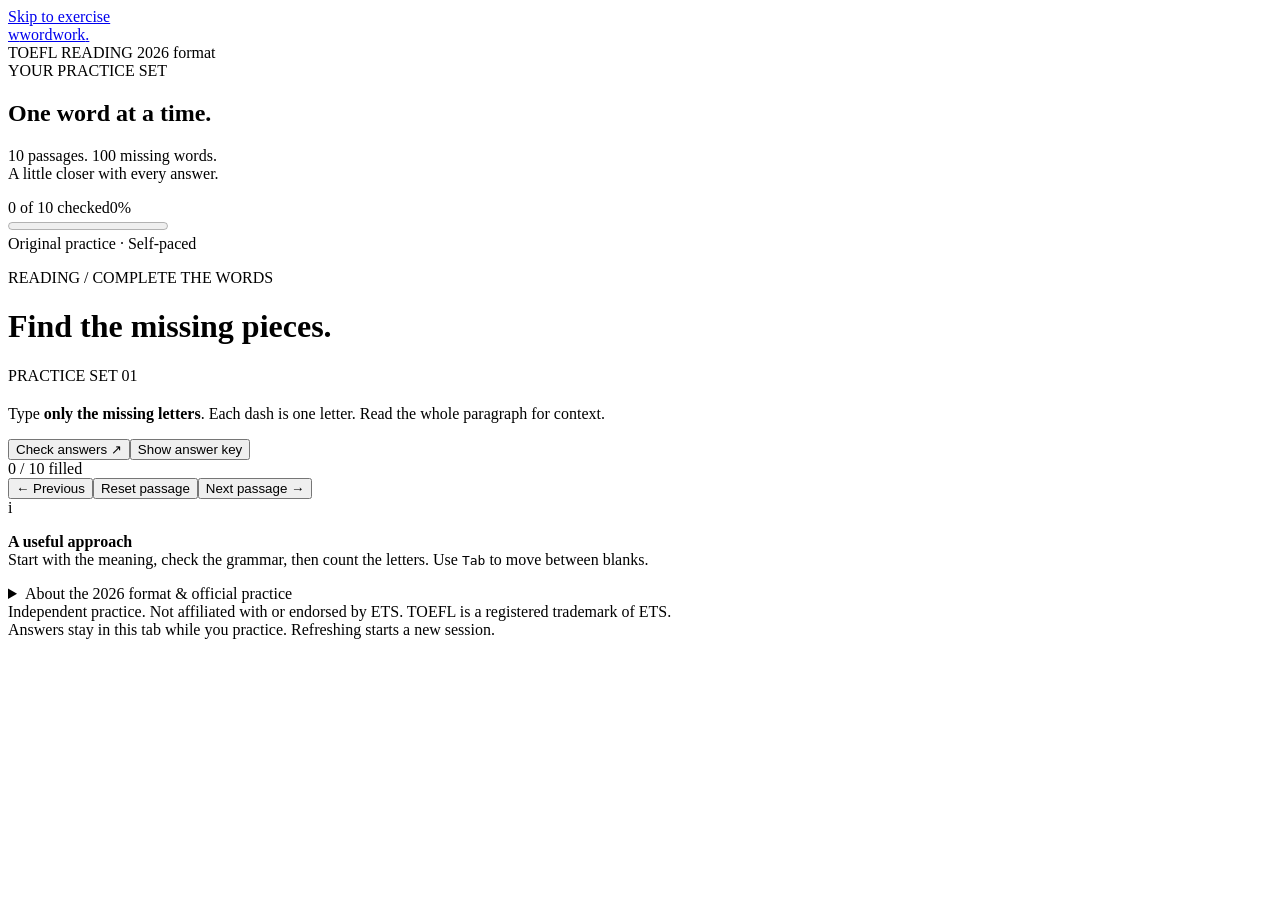
==== index.html @ 80021048 "Add website entry page" ====
<!doctype html>
<html lang="en">
<head>
  <meta charset="utf-8">
  <meta name="viewport" content="width=device-width, initial-scale=1">
  <meta name="description" content="Ten original TOEFL 2026 Complete the Words practice passages, with answer checks and explanations.">
  <title>Wordwork — TOEFL Reading Practice</title>
  <link rel="icon" type="image/svg+xml" href="data:image/svg+xml,%3Csvg xmlns='http://www.w3.org/2000/svg' viewBox='0 0 32 32'%3E%3Crect width='32' height='32' rx='7' fill='%232543d5'/%3E%3Ctext x='5' y='24' font-family='Georgia' font-size='26' fill='white'%3Ew%3C/text%3E%3C/svg%3E">
  <link rel="stylesheet" href="style.css">
  <script src="exercises.js" defer></script>
  <script src="app.js" defer></script>
</head>
<body>
  <a class="skip-link" href="#main">Skip to exercise</a>
  <header class="topbar">
    <a href="./" class="brand" aria-label="Wordwork home"><span class="brand-icon">w</span>wordwork<span class="brand-period">.</span></a>
    <div class="header-note">TOEFL READING <span class="edition">2026 format</span></div>
  </header>
  <div class="workspace">
    <aside class="sidebar" aria-label="Practice collection">
      <div class="collection-label">YOUR PRACTICE SET</div>
      <h2>One word at a time.</h2>
      <p class="sidebar-description">10 passages. 100 missing words.<br>A little closer with every answer.</p>
      <div class="progress-copy"><span id="progress-text">0 of 10 checked</span><span id="progress-percent">0%</span></div>
      <progress id="set-progress" value="0" max="10" aria-label="Passages checked"></progress>
      <nav id="exercise-nav" aria-label="Choose a passage"></nav>
      <div class="sidebar-bottom"><span class="small-square"></span> Original practice · Self-paced</div>
    </aside>
    <main id="main">
      <div class="page-intro"><div><p class="eyebrow">READING / COMPLETE THE WORDS</p><h1>Find the missing pieces.</h1></div><span class="set-label">PRACTICE SET 01</span></div>
      <section class="exercise-card" aria-labelledby="exercise-title">
        <div class="card-top"><span class="passage-counter" id="passage-counter"></span><span class="topic" id="topic"></span></div>
        <div class="title-row"><h2 id="exercise-title"></h2><span id="word-count"></span></div>
        <p class="directions" id="directions">Type <strong>only the missing letters</strong>. Each dash is one letter. Read the whole paragraph for context.</p>
        <form id="exercise-form" novalidate>
          <p class="passage" id="passage"></p>
          <div class="card-actions"><div class="primary-actions"><button class="button primary" type="submit">Check answers <span aria-hidden="true">↗</span></button><button class="button secondary" type="button" id="reveal" aria-expanded="false" aria-controls="review">Show answer key</button></div><span class="filled-count" id="filled-count" aria-live="polite">0 / 10 filled</span></div>
        </form>
        <div id="feedback" class="feedback" role="status" aria-live="polite" hidden></div>
      </section>
      <section id="review" class="review" aria-labelledby="review-title" hidden>
        <div class="review-header"><div><p class="eyebrow">THE REASON BEHIND THE ANSWER</p><h2 id="review-title">Check your reasoning.</h2></div><span class="review-tag">10 explanations</span></div>
        <p class="review-note">Compare the missing letters, then use the grammar and context clues to verify the complete word.</p>
        <div id="answer-list"></div>
        <details class="completed-text"><summary>Read the completed passage</summary><p id="full-passage"></p></details>
      </section>
      <div class="navigation-row"><button class="text-button" id="previous" type="button">← Previous</button><button class="text-button reset" id="reset" type="button">Reset passage</button><button class="text-button" id="next" type="button">Next passage →</button></div>
      <div class="study-note"><span class="note-symbol" aria-hidden="true">i</span><p><strong>A useful approach</strong><br>Start with the meaning, check the grammar, then count the letters. Use <kbd>Tab</kbd> to move between blanks.</p></div>
      <details class="about"><summary>About the 2026 format & official practice</summary><div>
        <p>ETS describes “Complete the Words” as a short academic passage of about 70–100 words, with an intact first sentence and 10 partially missing words. Following that sentence, the second half of every second word is generally removed.</p>
        <p>These 10 passages are original practice written to follow that pattern. They are not official ETS test questions, and the practice score is not a TOEFL score prediction. The answer key explains the intended completion for each blank.</p>
        <p>Verify the format and try official questions: <a href="https://www.ets.org/content/dam/ets-org/pdfs/toefl/toefl-ibt-test-overview.pdf" target="_blank" rel="noreferrer">ETS overview and sample tasks ↗</a> · <a href="https://www.ets.org/toefl/test-takers/ibt/about/content/reading.html" target="_blank" rel="noreferrer">ETS Reading section ↗</a> · <a href="https://www.ets.org/toefl/test-takers/ibt/prepare/sample-test-jan-2026-1.html" target="_blank" rel="noreferrer">Official 2026 practice test ↗</a></p>
      </div></details>
      <footer>Independent practice. Not affiliated with or endorsed by ETS. TOEFL is a registered trademark of ETS.<br>Answers stay in this tab while you practice. Refreshing starts a new session.</footer>
    </main>
  </div>
</body>
</html>
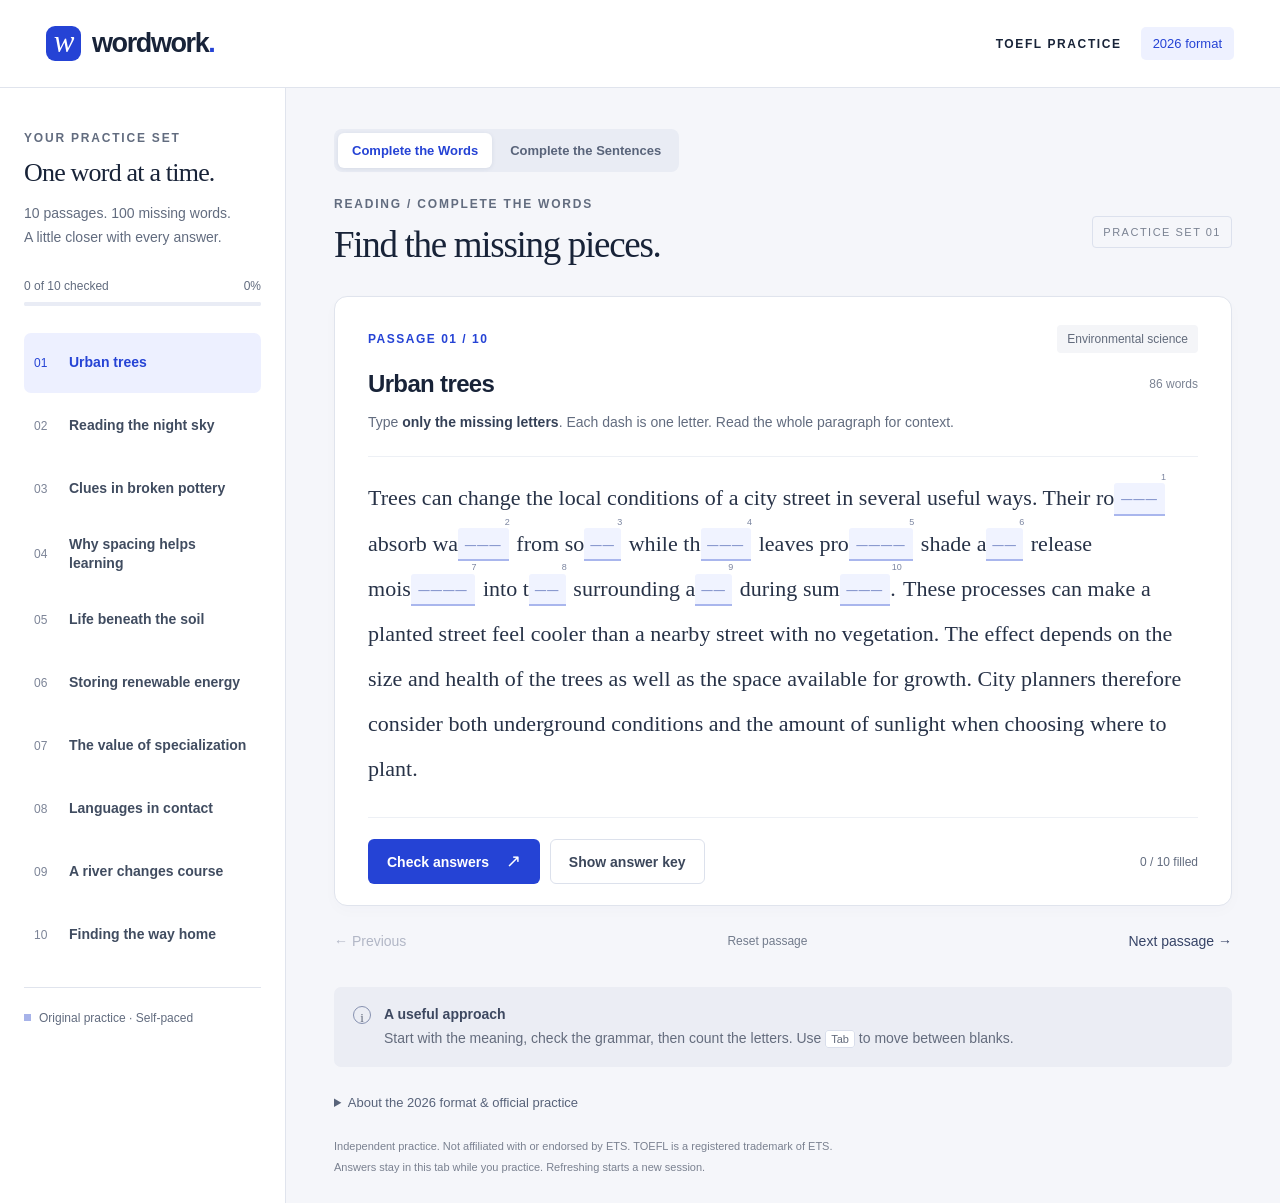
==== commit 1cbb6304: "Add Complete the Sentences practice set" ====
--- a/index.html
+++ b/index.html
@@ -14,7 +14,7 @@
   <a class="skip-link" href="#main">Skip to exercise</a>
   <header class="topbar">
     <a href="./" class="brand" aria-label="Wordwork home"><span class="brand-icon">w</span>wordwork<span class="brand-period">.</span></a>
-    <div class="header-note">TOEFL READING <span class="edition">2026 format</span></div>
+    <div class="header-note">TOEFL PRACTICE <span class="edition">2026 format</span></div>
   </header>
   <div class="workspace">
     <aside class="sidebar" aria-label="Practice collection">
@@ -27,6 +27,10 @@
       <div class="sidebar-bottom"><span class="small-square"></span> Original practice · Self-paced</div>
     </aside>
     <main id="main">
+      <nav class="mode-switch" aria-label="Choose a practice activity">
+        <a href="index.html" aria-current="page">Complete the Words</a>
+        <a href="sentences.html">Complete the Sentences</a>
+      </nav>
       <div class="page-intro"><div><p class="eyebrow">READING / COMPLETE THE WORDS</p><h1>Find the missing pieces.</h1></div><span class="set-label">PRACTICE SET 01</span></div>
       <section class="exercise-card" aria-labelledby="exercise-title">
         <div class="card-top"><span class="passage-counter" id="passage-counter"></span><span class="topic" id="topic"></span></div>
--- a/style.css
+++ b/style.css
@@ -0,0 +1,13 @@
+:root{font-family:Arial,Helvetica,sans-serif;color:#182338;background:#f5f6fa;font-synthesis:none;--blue:#2543d5;--muted:#626c7f;--line:#e0e4ed}
+*{box-sizing:border-box}body{margin:0}button,input{font:inherit}button,a,input,summary{ -webkit-tap-highlight-color:transparent}button{cursor:pointer}button:disabled{cursor:default;opacity:.35}a{color:var(--blue)}button:focus-visible,a:focus-visible,summary:focus-visible{outline:3px solid #8092ff;outline-offset:4px}button{touch-action:manipulation}[hidden]{display:none!important}.skip-link{position:absolute;top:-80px;padding:16px;background:white;z-index:20}.skip-link:focus{top:10px}
+.topbar{height:88px;border-bottom:1px solid var(--line);display:flex;justify-content:space-between;align-items:center;padding:0 46px;background:#fff}.brand{display:flex;align-items:center;font-size:27px;font-weight:750;letter-spacing:-1.4px;text-decoration:none;color:#182338}.brand-icon{display:grid;place-items:center;width:35px;height:35px;margin-right:11px;background:var(--blue);color:white;border-radius:9px;font-family:Georgia,serif;font-size:31px;font-style:italic;font-weight:400;line-height:1;padding-bottom:5px}.brand-period{color:var(--blue)}.header-note{display:flex;align-items:center;gap:19px;font-size:12px;font-weight:700;letter-spacing:1.6px}.edition{background:#eef1ff;color:var(--blue);padding:9px 12px;border-radius:5px;font-size:13px;letter-spacing:0;font-weight:500}
+.workspace{max-width:1510px;margin:auto;display:grid;grid-template-columns:286px minmax(0,1fr)}.sidebar{padding:43px 24px 28px;border-right:1px solid var(--line);min-height:calc(100vh - 88px);background:#fff}.collection-label,.eyebrow{font-size:12px;letter-spacing:1.8px;font-weight:700;color:var(--muted)}.sidebar h2{font-family:Georgia,serif;font-weight:400;font-size:26px;letter-spacing:-.8px;margin:13px 0}.sidebar-description{font-size:14px;line-height:1.7;color:var(--muted);margin-bottom:29px}.progress-copy{display:flex;justify-content:space-between;font-size:12px;color:var(--muted);margin-bottom:9px}progress{display:block;width:100%;height:4px;border:0;border-radius:9px;background:#e9ecf5;margin-bottom:27px}progress::-webkit-progress-bar{background:#e9ecf5;border-radius:9px}progress::-webkit-progress-value{background:var(--blue);border-radius:9px}progress::-moz-progress-bar{background:var(--blue)}
+.nav-item{width:100%;border:0;background:transparent;display:flex;gap:12px;align-items:center;text-align:left;padding:13px 10px;margin:3px 0;border-radius:7px;min-height:60px;color:#404c60}.nav-item:hover{background:#f4f6fc}.nav-item[aria-current=true]{background:#edf0ff;color:var(--blue)}.nav-number{font-size:12px;width:23px;flex-shrink:0;font-variant-numeric:tabular-nums;color:#7c8497}.nav-item[aria-current=true] .nav-number{color:var(--blue)}.nav-name{display:block;font-size:14px;font-weight:600;line-height:1.4}.nav-state{display:block;font-size:12px;color:var(--muted);font-weight:400;margin-top:3px}.sidebar-bottom{font-size:12px;color:var(--muted);display:flex;align-items:center;gap:8px;border-top:1px solid var(--line);margin-top:22px;padding-top:23px}.small-square{height:7px;width:7px;background:#a7b3e9}
+main{padding:41px 48px 25px;min-width:0;max-width:1200px;width:100%}.page-intro{display:flex;justify-content:space-between;align-items:center;margin-bottom:29px;gap:15px}.eyebrow{margin:0 0 12px}h1{font-family:Georgia,'Times New Roman',serif;font-size:37px;line-height:1.2;font-weight:400;letter-spacing:-1.3px;margin:0}.set-label{font-size:11px;letter-spacing:1.5px;color:#7a8292;border:1px solid #dce1ed;padding:9px 10px;border-radius:4px;white-space:nowrap}
+.mode-switch{display:inline-flex;gap:4px;background:#e9ecf4;border-radius:8px;padding:4px;margin-bottom:25px}.mode-switch a{color:#59647a;text-decoration:none;font-size:13px;font-weight:600;padding:10px 14px;border-radius:6px}.mode-switch a:hover{background:#f5f6fb}.mode-switch a[aria-current=page]{background:white;color:var(--blue);box-shadow:0 1px 4px #1d326018}
+.exercise-card{background:white;border:1px solid var(--line);border-radius:13px;box-shadow:0 5px 15px #1d326005;padding:28px 33px 0;overflow:hidden}.card-top{display:flex;align-items:center;justify-content:space-between;gap:12px;margin-bottom:17px}.passage-counter{font-size:12px;letter-spacing:1.5px;color:var(--blue);font-weight:700}.topic{color:#626b7c;font-size:12px;background:#f4f5f8;padding:7px 10px;border-radius:4px}.title-row{display:flex;justify-content:space-between;align-items:center;gap:12px}.title-row h2{font-size:24px;letter-spacing:-.65px;margin:0;font-weight:600}.title-row>span{font-size:12px;white-space:nowrap;color:#7b8393}.directions{font-size:14px;line-height:1.65;color:var(--muted);border-bottom:1px solid #edf0f5;padding-bottom:22px;margin:13px 0 18px}.directions strong{font-weight:600;color:#354157}.passage{font-family:Georgia,'Times New Roman',serif;font-size:22px;line-height:2.05;letter-spacing:.04px;margin:8px 0 26px;color:#273247;overflow-wrap:break-word}.word-gap{display:inline-flex;white-space:nowrap;align-items:baseline;position:relative;margin-right:2px}.word-gap sup{position:absolute;top:-.25em;left:calc(100% - 4px);font-size:9px;line-height:1;color:#7b85a0;font-family:Arial,sans-serif;user-select:none}.gap-input{font-family:Georgia,'Times New Roman',serif;font-size:1em;box-sizing:content-box;letter-spacing:1px;min-width:1.2ch;width:calc(var(--letters)*.63em + 5px);max-width:8em;color:var(--blue);border:0;border-bottom:2px solid #a9b6ed;background:#f0f3ff;border-radius:3px 3px 0 0;height:1.38em;padding:0 2px;line-height:1.4;text-align:center;outline-offset:3px;appearance:none}.gap-input::placeholder{color:#8494cc;opacity:1;letter-spacing:.06em}.gap-input:focus{outline:2px solid #8194ed;background:#e8edff}.gap-input.correct{background:#eef8f1;border-color:#438866;color:#246546}.gap-input.incorrect{background:#fff0ed;border-color:#cf6958;color:#9d392a}.gap-input.unanswered{border-color:#a87016;background:#fff6e7}.card-actions{display:flex;align-items:center;justify-content:space-between;gap:12px;border-top:1px solid #edf0f5;padding:21px 0}.primary-actions{display:flex;flex-wrap:wrap;gap:10px}.button{font-size:14px;font-weight:600;border:1px solid transparent;padding:13px 18px;border-radius:6px;min-height:45px}.primary{color:white;background:var(--blue)}.primary:hover{background:#1c34af}.primary span{margin-left:13px;font-size:18px;line-height:0}.secondary{background:#fff;border-color:#dce1ec;color:#3c475b}.secondary:hover{background:#f4f6fc}.filled-count{font-size:12px;color:var(--muted);white-space:nowrap}.feedback{margin:0 -33px;padding:16px 33px;border-top:1px solid var(--line);background:#f1f4ff;color:#2c3e83;font-size:14px;line-height:1.7}.feedback strong{font-size:17px;margin-right:10px}
+.navigation-row{display:flex;justify-content:space-between;align-items:center;margin:17px 0 28px}.text-button{border:0;background:none;font-size:14px;color:#374467;padding:10px 0;font-weight:500}.text-button:hover:not(:disabled){color:var(--blue)}.reset{font-size:12px;color:#727b8c}.study-note{display:flex;align-items:flex-start;gap:13px;font-size:14px;line-height:1.7;color:#646c7d;background:#ebedf4;border-radius:7px;padding:16px 19px}.study-note p{margin:0}.study-note strong{font-weight:600;color:#3d4860}.note-symbol{border:1px solid #8691b0;border-radius:50%;width:18px;height:18px;display:grid;place-items:center;font-family:Georgia,serif;font-size:13px;margin-top:3px;flex-shrink:0}kbd{font:11px Arial,sans-serif;background:white;border:1px solid #d9deeb;padding:2px 5px;border-radius:3px}.about{margin-top:25px;color:var(--muted);font-size:14px;line-height:1.7}.about summary{cursor:pointer;color:#58637a;font-size:13px}.about a{display:inline-block}footer{font-size:11px;line-height:1.9;color:#7a8190;margin-top:22px}
+.review{margin-top:28px;background:white;border:1px solid var(--line);border-radius:12px;padding:27px 30px}.review-header{display:flex;justify-content:space-between;gap:10px;align-items:center}.review h2{font-family:Georgia,serif;font-size:28px;font-weight:400;letter-spacing:-.6px;margin:0}.review-tag{font-size:12px;color:#65708a;white-space:nowrap}.review-note{font-size:14px;color:var(--muted);line-height:1.65}.answer-row{display:grid;grid-template-columns:25px minmax(0,1fr);gap:12px;padding:18px 0;border-top:1px solid #edf0f5}.answer-number{font-size:12px;color:#8490a8;padding-top:4px}.answer-line{display:flex;gap:10px;flex-wrap:wrap;align-items:center}.answer-word{font-size:18px;letter-spacing:.3px}.answer-word strong{color:var(--blue);font-weight:700}.answer-letters{font-size:12px;color:#5c6780;background:#eff2fb;padding:4px 7px;border-radius:4px}.answer-status{font-size:12px;color:#686f7e}.answer-status.good{color:#266444}.answer-status.wrong{color:#ad4433}.answer-row p{font-size:14px;line-height:1.65;color:#566175;margin:8px 0 0}.completed-text{background:#f5f6fa;padding:16px;border-radius:7px;font-size:14px}.completed-text summary{cursor:pointer;font-weight:600}.completed-text p{font-family:Georgia,serif;font-size:18px;line-height:1.8;margin-bottom:0}
+.sentence-prompt{font-family:Georgia,'Times New Roman',serif;font-size:25px;line-height:1.65;color:#273247;margin:7px 0 23px;padding:5px 0}.sentence-blank{display:inline-block;color:var(--blue);letter-spacing:2px;font-weight:700;white-space:nowrap}.option-list{border:0;padding:0;margin:0 0 25px;display:grid;grid-template-columns:repeat(2,minmax(0,1fr));gap:11px}.option-list legend{position:absolute;width:1px;height:1px;overflow:hidden;clip:rect(0 0 0 0)}.option-label{display:flex;align-items:center;gap:12px;border:1px solid #dce1eb;background:#fff;border-radius:8px;padding:14px 15px;min-height:54px;color:#3d485c;cursor:pointer}.option-label:hover{background:#f7f8fc;border-color:#bdc7df}.option-label:has(input:checked){border-color:var(--blue);background:#eef1ff;color:#2039b8}.option-label.correct{border-color:#5e9977;background:#eef8f1;color:#246546}.option-label.incorrect{border-color:#d27d70;background:#fff1ee;color:#9d392a}.option-label input{width:17px;height:17px;margin:0;accent-color:var(--blue)}.option-letter{font-size:12px;color:#7a8498;font-weight:700}.option-text{font-size:15px;font-weight:600}.sentence-proof{margin-top:28px;background:white;border:1px solid var(--line);border-radius:12px;padding:27px 30px}.proof-result{display:flex;align-items:center;gap:10px;font-size:13px;font-weight:700;letter-spacing:.5px;margin-bottom:18px}.proof-result.good{color:#246546}.proof-result.wrong{color:#a64032}.proof-result.revealed{color:#455579}.proof-dot{width:9px;height:9px;border-radius:50%;background:currentColor}.completed-sentence{font-family:Georgia,'Times New Roman',serif;font-size:21px;line-height:1.65;margin:0 0 20px;color:#273247}.completed-sentence strong{color:var(--blue)}.proof-grid{display:grid;grid-template-columns:1fr 1fr;gap:22px;border-top:1px solid #edf0f5;padding-top:20px}.proof-grid h3{font-size:12px;letter-spacing:1.3px;text-transform:uppercase;color:#768096;margin:0 0 8px}.proof-grid p{font-size:14px;line-height:1.65;color:#566175;margin:0}.question-position{font-size:12px;color:#7b8393;white-space:nowrap}
+@media(min-width:1500px){main{padding-top:48px}.passage{font-size:24px}}@media(max-width:1150px){main{padding:32px 28px}.workspace{grid-template-columns:248px minmax(0,1fr)}.sidebar{padding:35px 18px}.set-label{display:none}.exercise-card{padding-left:25px;padding-right:25px}.feedback{margin-left:-25px;margin-right:-25px;padding-left:25px;padding-right:25px}.passage{font-size:21px}.sidebar h2{font-size:24px}}@media(max-width:820px){.topbar{height:72px;padding:0 22px}.workspace{display:block}.sidebar{min-height:0;border-right:0;border-bottom:1px solid var(--line);padding:16px 22px 12px}.collection-label,.sidebar h2,.sidebar-description,.sidebar-bottom,.progress-copy,.sidebar progress{display:none}#exercise-nav,#sentence-nav{display:flex;gap:6px;overflow:auto;padding:2px 2px 5px}.nav-item{width:auto;flex:0 0 auto;padding:10px;min-height:38px;margin:0;gap:5px}.nav-number{width:auto}.nav-name,.nav-state{display:none}.nav-item[aria-current=true] .nav-name{display:block;max-width:190px;overflow:hidden;white-space:nowrap;text-overflow:ellipsis;font-size:12px}.nav-item[aria-current=true]{padding-right:14px}.header-note{font-size:10px;gap:10px;letter-spacing:1px}main{padding:28px 22px}.mode-switch{margin-bottom:21px}.page-intro{margin-bottom:22px}h1{font-size:33px}.exercise-card{padding:23px 23px 0}.feedback{margin-left:-23px;margin-right:-23px;padding-left:23px;padding-right:23px}.review,.sentence-proof{padding:23px}.proof-grid{grid-template-columns:1fr}.sentence-prompt{font-size:23px}}@media(max-width:480px){.brand{font-size:25px}.header-note{font-size:0;gap:0}.edition{font-size:12px}.title-row{align-items:flex-start}.title-row h2{font-size:22px}.title-row>span{display:none}main{padding:25px 15px}.mode-switch{display:flex}.mode-switch a{flex:1;text-align:center;font-size:12px;padding:9px 8px}.eyebrow{font-size:10px;letter-spacing:1.5px}h1{font-size:30px}.exercise-card{padding:20px 18px 0}.passage{font-size:20px;line-height:2.1}.sentence-prompt{font-size:21px}.option-list{grid-template-columns:1fr}.topic{font-size:11px}.directions{font-size:13px}.card-actions{align-items:flex-start;flex-direction:column}.primary-actions{width:100%;gap:8px}.button{font-size:13px;padding:12px}.filled-count{align-self:flex-end}.feedback{margin-left:-18px;margin-right:-18px;padding:14px 18px}.review-header{display:block}.review-tag{display:block;margin-top:10px}.review,.sentence-proof{padding:21px 18px}.study-note{padding:14px;font-size:13px}.text-button{font-size:13px}.reset{font-size:12px}}
+@media(prefers-reduced-motion:no-preference){.button,.nav-item{transition:background .15s ease}}
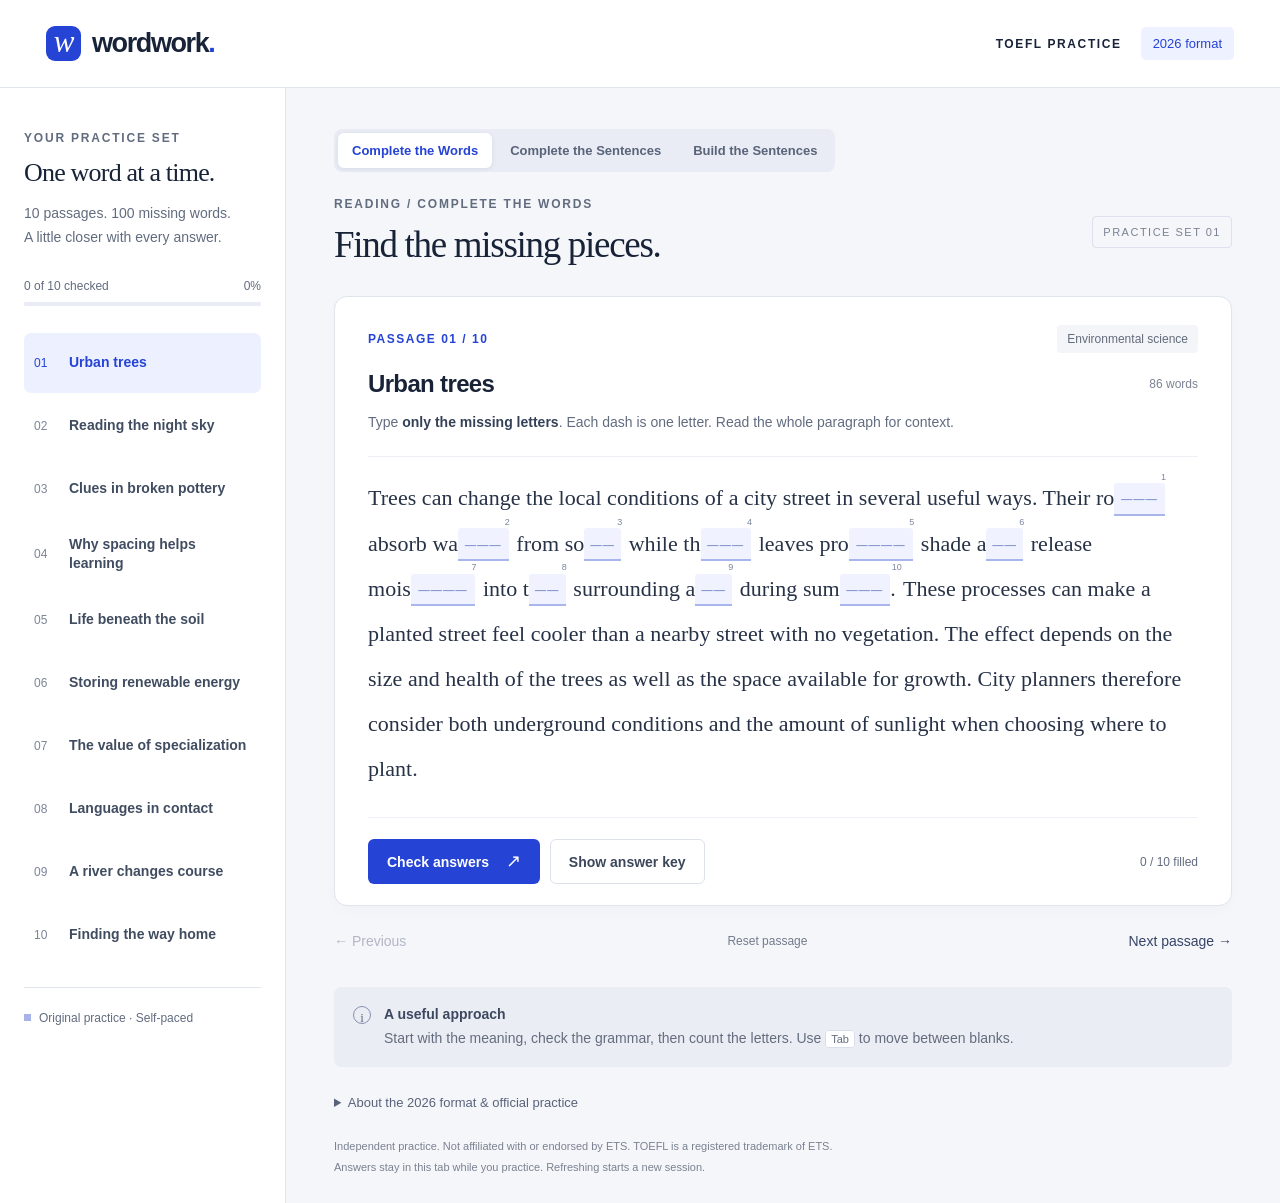
==== commit a3b0ddf0: "Add Build the Sentences practice set" ====
--- a/index.html
+++ b/index.html
@@ -30,6 +30,7 @@
       <nav class="mode-switch" aria-label="Choose a practice activity">
         <a href="index.html" aria-current="page">Complete the Words</a>
         <a href="sentences.html">Complete the Sentences</a>
+        <a href="build.html">Build the Sentences</a>
       </nav>
       <div class="page-intro"><div><p class="eyebrow">READING / COMPLETE THE WORDS</p><h1>Find the missing pieces.</h1></div><span class="set-label">PRACTICE SET 01</span></div>
       <section class="exercise-card" aria-labelledby="exercise-title">
--- a/style.css
+++ b/style.css
@@ -9,5 +9,6 @@
 .navigation-row{display:flex;justify-content:space-between;align-items:center;margin:17px 0 28px}.text-button{border:0;background:none;font-size:14px;color:#374467;padding:10px 0;font-weight:500}.text-button:hover:not(:disabled){color:var(--blue)}.reset{font-size:12px;color:#727b8c}.study-note{display:flex;align-items:flex-start;gap:13px;font-size:14px;line-height:1.7;color:#646c7d;background:#ebedf4;border-radius:7px;padding:16px 19px}.study-note p{margin:0}.study-note strong{font-weight:600;color:#3d4860}.note-symbol{border:1px solid #8691b0;border-radius:50%;width:18px;height:18px;display:grid;place-items:center;font-family:Georgia,serif;font-size:13px;margin-top:3px;flex-shrink:0}kbd{font:11px Arial,sans-serif;background:white;border:1px solid #d9deeb;padding:2px 5px;border-radius:3px}.about{margin-top:25px;color:var(--muted);font-size:14px;line-height:1.7}.about summary{cursor:pointer;color:#58637a;font-size:13px}.about a{display:inline-block}footer{font-size:11px;line-height:1.9;color:#7a8190;margin-top:22px}
 .review{margin-top:28px;background:white;border:1px solid var(--line);border-radius:12px;padding:27px 30px}.review-header{display:flex;justify-content:space-between;gap:10px;align-items:center}.review h2{font-family:Georgia,serif;font-size:28px;font-weight:400;letter-spacing:-.6px;margin:0}.review-tag{font-size:12px;color:#65708a;white-space:nowrap}.review-note{font-size:14px;color:var(--muted);line-height:1.65}.answer-row{display:grid;grid-template-columns:25px minmax(0,1fr);gap:12px;padding:18px 0;border-top:1px solid #edf0f5}.answer-number{font-size:12px;color:#8490a8;padding-top:4px}.answer-line{display:flex;gap:10px;flex-wrap:wrap;align-items:center}.answer-word{font-size:18px;letter-spacing:.3px}.answer-word strong{color:var(--blue);font-weight:700}.answer-letters{font-size:12px;color:#5c6780;background:#eff2fb;padding:4px 7px;border-radius:4px}.answer-status{font-size:12px;color:#686f7e}.answer-status.good{color:#266444}.answer-status.wrong{color:#ad4433}.answer-row p{font-size:14px;line-height:1.65;color:#566175;margin:8px 0 0}.completed-text{background:#f5f6fa;padding:16px;border-radius:7px;font-size:14px}.completed-text summary{cursor:pointer;font-weight:600}.completed-text p{font-family:Georgia,serif;font-size:18px;line-height:1.8;margin-bottom:0}
 .sentence-prompt{font-family:Georgia,'Times New Roman',serif;font-size:25px;line-height:1.65;color:#273247;margin:7px 0 23px;padding:5px 0}.sentence-blank{display:inline-block;color:var(--blue);letter-spacing:2px;font-weight:700;white-space:nowrap}.option-list{border:0;padding:0;margin:0 0 25px;display:grid;grid-template-columns:repeat(2,minmax(0,1fr));gap:11px}.option-list legend{position:absolute;width:1px;height:1px;overflow:hidden;clip:rect(0 0 0 0)}.option-label{display:flex;align-items:center;gap:12px;border:1px solid #dce1eb;background:#fff;border-radius:8px;padding:14px 15px;min-height:54px;color:#3d485c;cursor:pointer}.option-label:hover{background:#f7f8fc;border-color:#bdc7df}.option-label:has(input:checked){border-color:var(--blue);background:#eef1ff;color:#2039b8}.option-label.correct{border-color:#5e9977;background:#eef8f1;color:#246546}.option-label.incorrect{border-color:#d27d70;background:#fff1ee;color:#9d392a}.option-label input{width:17px;height:17px;margin:0;accent-color:var(--blue)}.option-letter{font-size:12px;color:#7a8498;font-weight:700}.option-text{font-size:15px;font-weight:600}.sentence-proof{margin-top:28px;background:white;border:1px solid var(--line);border-radius:12px;padding:27px 30px}.proof-result{display:flex;align-items:center;gap:10px;font-size:13px;font-weight:700;letter-spacing:.5px;margin-bottom:18px}.proof-result.good{color:#246546}.proof-result.wrong{color:#a64032}.proof-result.revealed{color:#455579}.proof-dot{width:9px;height:9px;border-radius:50%;background:currentColor}.completed-sentence{font-family:Georgia,'Times New Roman',serif;font-size:21px;line-height:1.65;margin:0 0 20px;color:#273247}.completed-sentence strong{color:var(--blue)}.proof-grid{display:grid;grid-template-columns:1fr 1fr;gap:22px;border-top:1px solid #edf0f5;padding-top:20px}.proof-grid h3{font-size:12px;letter-spacing:1.3px;text-transform:uppercase;color:#768096;margin:0 0 8px}.proof-grid p{font-size:14px;line-height:1.65;color:#566175;margin:0}.question-position{font-size:12px;color:#7b8393;white-space:nowrap}
-@media(min-width:1500px){main{padding-top:48px}.passage{font-size:24px}}@media(max-width:1150px){main{padding:32px 28px}.workspace{grid-template-columns:248px minmax(0,1fr)}.sidebar{padding:35px 18px}.set-label{display:none}.exercise-card{padding-left:25px;padding-right:25px}.feedback{margin-left:-25px;margin-right:-25px;padding-left:25px;padding-right:25px}.passage{font-size:21px}.sidebar h2{font-size:24px}}@media(max-width:820px){.topbar{height:72px;padding:0 22px}.workspace{display:block}.sidebar{min-height:0;border-right:0;border-bottom:1px solid var(--line);padding:16px 22px 12px}.collection-label,.sidebar h2,.sidebar-description,.sidebar-bottom,.progress-copy,.sidebar progress{display:none}#exercise-nav,#sentence-nav{display:flex;gap:6px;overflow:auto;padding:2px 2px 5px}.nav-item{width:auto;flex:0 0 auto;padding:10px;min-height:38px;margin:0;gap:5px}.nav-number{width:auto}.nav-name,.nav-state{display:none}.nav-item[aria-current=true] .nav-name{display:block;max-width:190px;overflow:hidden;white-space:nowrap;text-overflow:ellipsis;font-size:12px}.nav-item[aria-current=true]{padding-right:14px}.header-note{font-size:10px;gap:10px;letter-spacing:1px}main{padding:28px 22px}.mode-switch{margin-bottom:21px}.page-intro{margin-bottom:22px}h1{font-size:33px}.exercise-card{padding:23px 23px 0}.feedback{margin-left:-23px;margin-right:-23px;padding-left:23px;padding-right:23px}.review,.sentence-proof{padding:23px}.proof-grid{grid-template-columns:1fr}.sentence-prompt{font-size:23px}}@media(max-width:480px){.brand{font-size:25px}.header-note{font-size:0;gap:0}.edition{font-size:12px}.title-row{align-items:flex-start}.title-row h2{font-size:22px}.title-row>span{display:none}main{padding:25px 15px}.mode-switch{display:flex}.mode-switch a{flex:1;text-align:center;font-size:12px;padding:9px 8px}.eyebrow{font-size:10px;letter-spacing:1.5px}h1{font-size:30px}.exercise-card{padding:20px 18px 0}.passage{font-size:20px;line-height:2.1}.sentence-prompt{font-size:21px}.option-list{grid-template-columns:1fr}.topic{font-size:11px}.directions{font-size:13px}.card-actions{align-items:flex-start;flex-direction:column}.primary-actions{width:100%;gap:8px}.button{font-size:13px;padding:12px}.filled-count{align-self:flex-end}.feedback{margin-left:-18px;margin-right:-18px;padding:14px 18px}.review-header{display:block}.review-tag{display:block;margin-top:10px}.review,.sentence-proof{padding:21px 18px}.study-note{padding:14px;font-size:13px}.text-button{font-size:13px}.reset{font-size:12px}}
+.build-board{margin-top:6px}.build-label{font-size:12px;letter-spacing:1.4px;text-transform:uppercase;color:#778198;font-weight:700;margin:0 0 10px}.build-sentence{min-height:78px;border:1px dashed #b9c2dc;border-radius:9px;background:#f7f8fc;padding:16px 17px;display:flex;flex-wrap:wrap;align-content:flex-start;gap:8px;margin-bottom:22px}.build-sentence.empty::before{content:'Click the words below in the order they should appear.';font-family:Arial,sans-serif;color:#7c8597;font-size:14px;line-height:1.7}.word-bank{display:flex;flex-wrap:wrap;gap:9px;margin-bottom:24px}.word-chip{border:1px solid #d2d8e6;background:white;color:#33415b;border-radius:6px;padding:11px 13px;font-size:15px;font-weight:600}.word-chip:hover{background:#eef1ff;border-color:#8091e7;color:#243db7}.word-chip:disabled{opacity:.42;text-decoration:line-through}.built-chip{border:0;background:#2543d5;color:#fff;border-radius:6px;padding:10px 12px;font-size:15px;font-weight:600}.built-chip:hover{background:#1c34af}.build-actions{display:flex;gap:9px;flex-wrap:wrap}.build-proof{margin-top:28px}
+@media(max-width:1150px){.mode-switch a{font-size:12px;padding:9px 11px}}@media(max-width:480px){.word-chip,.built-chip{font-size:14px;padding:10px 11px}}
 @media(prefers-reduced-motion:no-preference){.button,.nav-item{transition:background .15s ease}}
